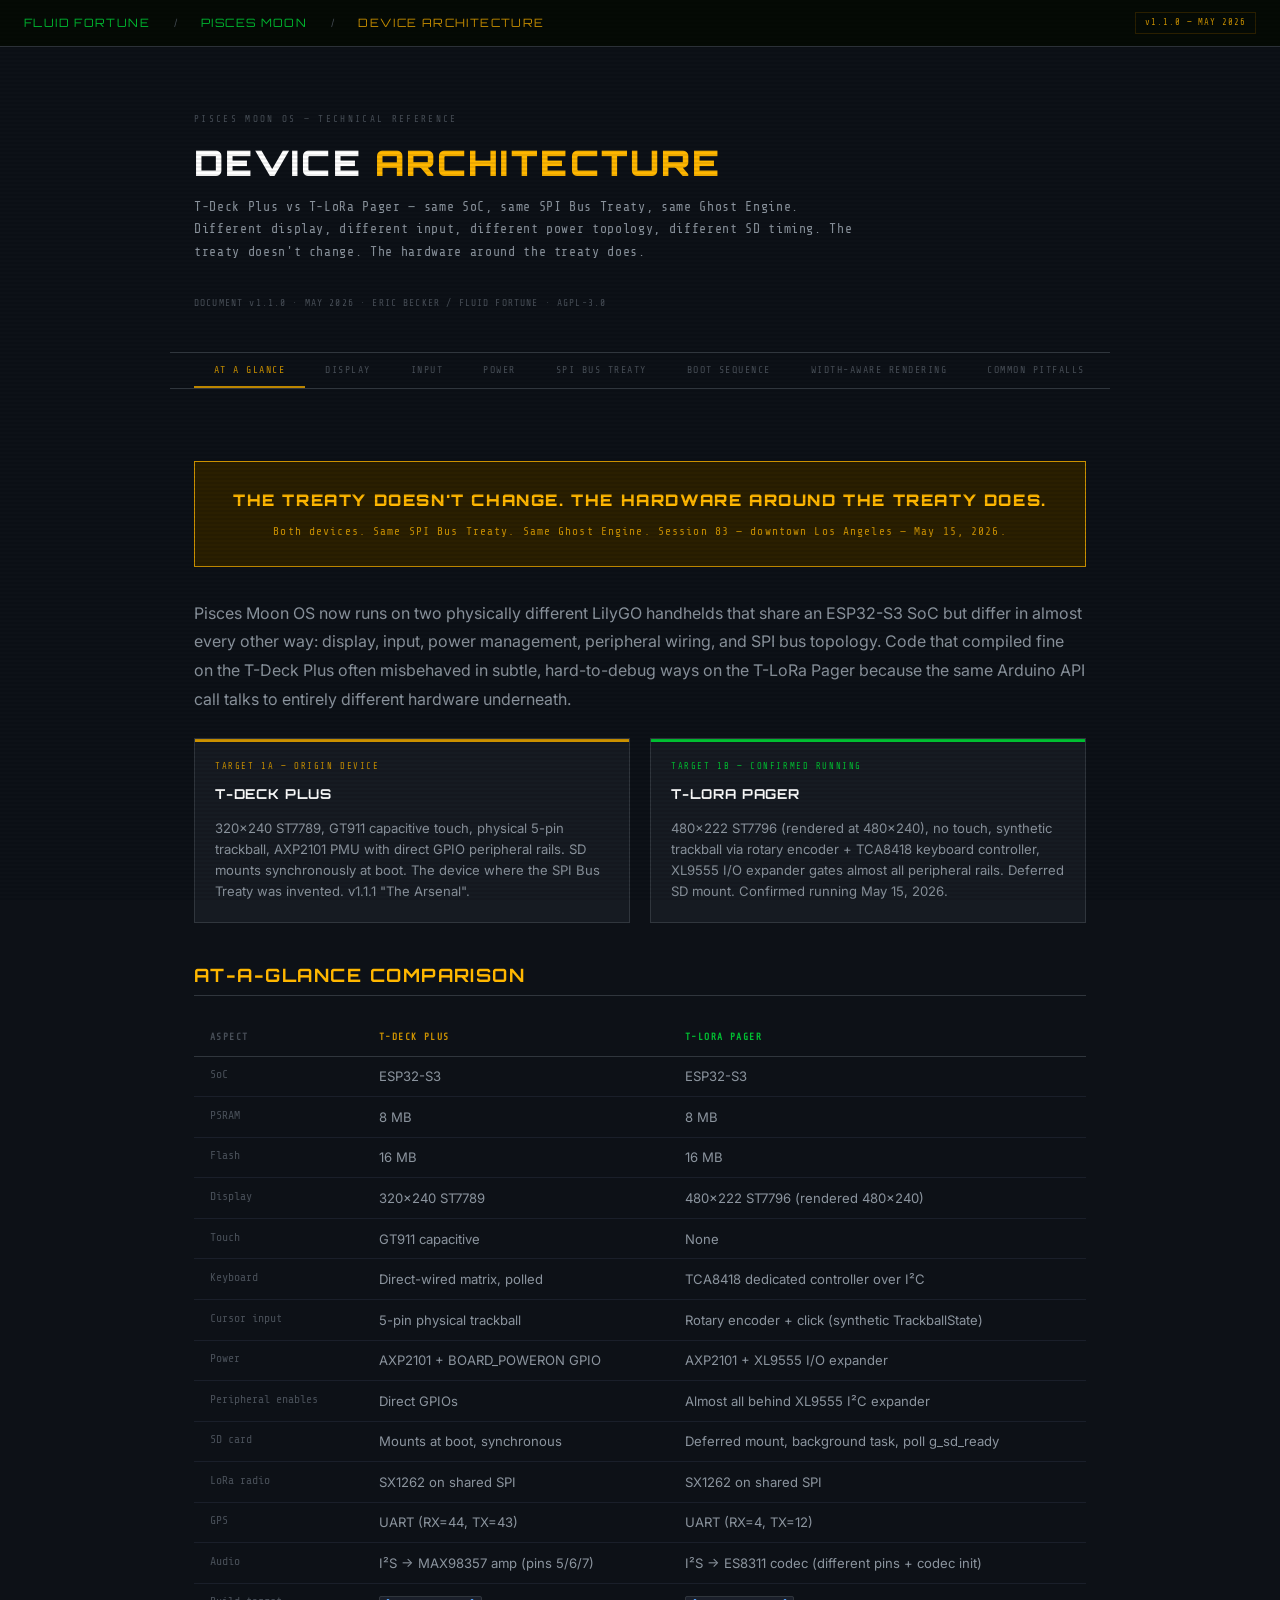
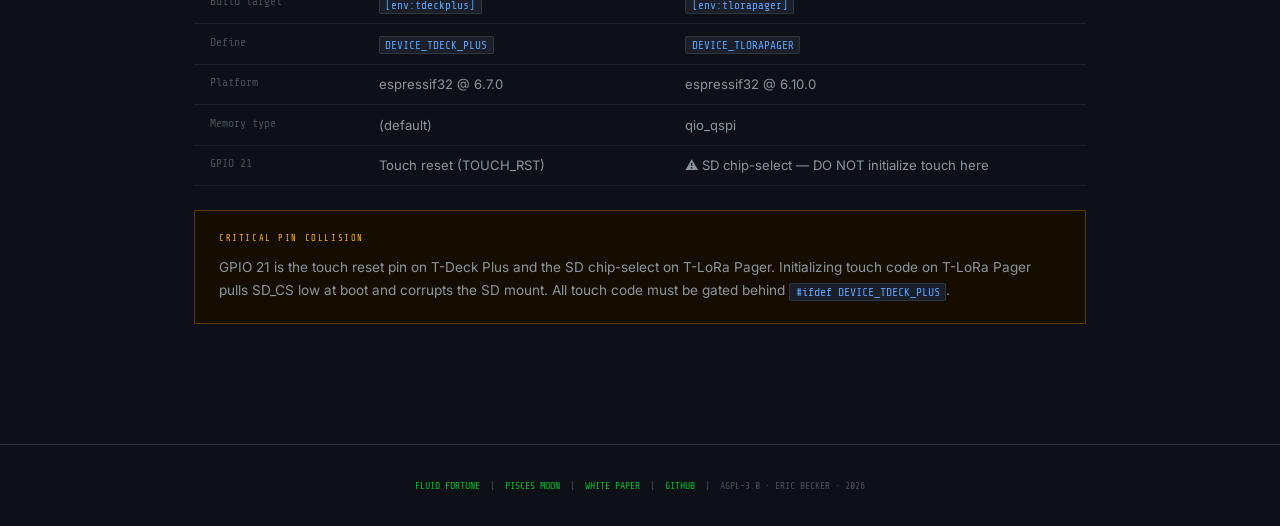
==== device-architecture.html @ 794c1d2e "Update print statement from 'Hello' to 'Goodbye'" ====
<!DOCTYPE html>
<html lang="en">
<head>
<meta charset="UTF-8">
<meta name="viewport" content="width=device-width, initial-scale=1.0">
<title>Device Architecture | Pisces Moon OS — T-Deck Plus vs T-LoRa Pager</title>
<meta name="description" content="Architectural comparison of the two LilyGO devices running Pisces Moon OS: T-Deck Plus and T-LoRa Pager. Same SPI Bus Treaty, same Ghost Engine, different everything else. The treaty doesn't change. The hardware around the treaty does.">
<link rel="canonical" href="https://fluidfortune.com/device-architecture.html">
<link rel="preconnect" href="https://fonts.googleapis.com">
<link href="https://fonts.googleapis.com/css2?family=Share+Tech+Mono&family=Orbitron:wght@700;900&family=Inter:wght@400;500;600&display=swap" rel="stylesheet">
<style>
:root{
  --black:#050a05;--deep:#0d1117;--surface:#161b22;--border:#30363d;
  --green:#00ff41;--green-dim:#00c032;--green-mute:#1a3a1a;
  --amber:#ffb700;--amber-dim:#cc9200;--amber-mute:#2a1f00;
  --blue:#58a6ff;--blue-mute:#0d1f3a;
  --red:#ff4a4a;--red-mute:#2a0d0d;
  --text:#e6edf3;--text-dim:#8b949e;--text-muted:#484f58;
  --font-mono:'Share Tech Mono',monospace;
  --font-ui:'Inter',sans-serif;
  --font-disp:'Orbitron',monospace;
  --max-w:940px;
  --accent:var(--amber-dim);
}
*,*::before,*::after{box-sizing:border-box;margin:0;padding:0}
html{scroll-behavior:smooth}
body{background:var(--deep);color:var(--text);font-family:var(--font-ui);line-height:1.75}
body::before{content:'';position:fixed;inset:0;background:repeating-linear-gradient(to bottom,transparent,transparent 2px,rgba(0,0,0,.08) 2px,rgba(0,0,0,.08) 4px);pointer-events:none;z-index:9999}

nav{background:var(--black);border-bottom:1px solid var(--border);padding:.75rem 1.5rem;display:flex;align-items:center;gap:1.5rem;position:sticky;top:0;z-index:100}
nav a{font-family:var(--font-disp);font-size:.72rem;color:var(--green-dim);text-decoration:none;letter-spacing:.12em}
nav a:hover{color:#fff}
nav .sep{color:var(--text-muted);font-size:.6rem}
nav .spacer{flex:1}
nav .badge{font-family:var(--font-mono);font-size:.55rem;color:var(--amber-dim);border:1px solid var(--amber-mute);padding:.15rem .6rem;letter-spacing:.1em}

.hero{max-width:var(--max-w);margin:0 auto;padding:4rem 1.5rem 2.5rem;border-bottom:1px solid var(--border)}
.hero-eye{font-family:var(--font-mono);font-size:.58rem;letter-spacing:.25em;color:var(--text-muted);margin-bottom:1rem}
.hero h1{font-family:var(--font-disp);font-size:clamp(1.4rem,4vw,2.2rem);font-weight:900;letter-spacing:.06em;color:#fff;line-height:1.15;margin-bottom:.75rem}
.hero h1 span{color:var(--amber)}
.hero-sub{font-family:var(--font-mono);font-size:.82rem;color:var(--text-dim);letter-spacing:.05em;line-height:1.7;max-width:680px;margin-bottom:2rem}
.hero-meta{font-family:var(--font-mono);font-size:.6rem;color:var(--text-muted);letter-spacing:.12em}

/* ── TAB SYSTEM ─────────────────── */
.tab-nav{display:flex;gap:0;border-bottom:1px solid var(--border);margin:0;overflow-x:auto;scrollbar-width:none;max-width:var(--max-w);margin:0 auto;padding:0 1.5rem}
.tab-nav::-webkit-scrollbar{display:none}
.tab-btn{font-family:var(--font-mono);font-size:.62rem;letter-spacing:.15em;color:var(--text-muted);padding:.7rem 1.25rem;background:none;border:none;border-bottom:2px solid transparent;cursor:pointer;white-space:nowrap;transition:.15s;text-transform:uppercase}
.tab-btn:hover{color:var(--text);border-bottom-color:var(--border)}
.tab-btn.active{color:var(--amber-dim);border-bottom-color:var(--amber-dim)}
.tab-panel{display:none}
.tab-panel.active{display:block}
.tab-wrap{max-width:var(--max-w);margin:0 auto;padding:2.5rem 1.5rem 6rem}

/* ── CONTENT STYLES ─────────────── */
h2{font-family:var(--font-disp);font-size:clamp(.95rem,2.5vw,1.15rem);color:var(--amber);font-weight:700;letter-spacing:.08em;margin:2.5rem 0 1rem;line-height:1.3;border-bottom:1px solid var(--border);padding-bottom:.5rem}
h2:first-child{margin-top:0}
h3{font-family:var(--font-ui);font-size:.95rem;color:var(--text);font-weight:600;margin:1.75rem 0 .6rem;letter-spacing:.01em}
p{color:var(--text-dim);margin-bottom:1rem;line-height:1.8}
p:last-child{margin-bottom:0}
strong{color:var(--text);font-weight:600}
code{font-family:var(--font-mono);font-size:.85em;background:#1a1f2a;color:var(--blue);padding:.1rem .35rem;border:1px solid var(--border);border-radius:2px}
pre{background:#0d1117;border:1px solid var(--border);border-left:3px solid var(--amber-dim);padding:1.25rem 1.5rem;overflow-x:auto;margin:1.25rem 0}
pre code{background:none;border:none;padding:0;color:var(--text-dim);font-size:.8rem;line-height:1.65}

/* Comparison table */
.cmp-table{width:100%;border-collapse:collapse;margin:1.5rem 0;font-size:.82rem}
.cmp-table th{font-family:var(--font-mono);font-size:.6rem;letter-spacing:.15em;color:var(--text-muted);text-transform:uppercase;padding:.6rem 1rem;text-align:left;border-bottom:1px solid var(--border)}
.cmp-table th:nth-child(2){color:var(--amber-dim)}
.cmp-table th:nth-child(3){color:var(--green-dim)}
.cmp-table td{padding:.6rem 1rem;border-bottom:1px solid #1a1f2a;vertical-align:top;line-height:1.55;color:var(--text-dim)}
.cmp-table td:first-child{font-family:var(--font-mono);font-size:.72rem;color:var(--text-muted);white-space:nowrap}
.cmp-table tr:hover td{background:#0d1117}

/* Device cards */
.device-pair{display:grid;grid-template-columns:1fr 1fr;gap:1.25rem;margin:1.5rem 0}
.device-card{border:1px solid var(--border);background:var(--surface);padding:1.25rem;position:relative}
.device-card::before{content:'';position:absolute;top:0;left:0;width:100%;height:3px}
.device-card.tdeck::before{background:var(--amber-dim)}
.device-card.tpager::before{background:var(--green-dim)}
.device-card-label{font-family:var(--font-mono);font-size:.55rem;letter-spacing:.18em;margin-bottom:.5rem}
.device-card.tdeck .device-card-label{color:var(--amber-dim)}
.device-card.tpager .device-card-label{color:var(--green-dim)}
.device-card-title{font-family:var(--font-disp);font-size:.85rem;font-weight:700;color:#fff;letter-spacing:.06em;margin-bottom:.75rem}
.device-card p{font-size:.82rem;line-height:1.6}

/* Callout */
.callout{border:1px solid var(--border);background:var(--surface);padding:1.25rem 1.5rem;margin:1.5rem 0;position:relative}
.callout-label{font-family:var(--font-mono);font-size:.55rem;letter-spacing:.18em;color:var(--amber-dim);margin-bottom:.6rem;text-transform:uppercase}
.callout.warning{border-color:#5a3a00;background:#150e00}
.callout.warning .callout-label{color:var(--amber)}
.callout.critical{border-color:#5a0000;background:#150000}
.callout.critical .callout-label{color:var(--red)}
.callout p{font-size:.85rem;line-height:1.7;margin-bottom:.75rem}
.callout p:last-child{margin-bottom:0}

/* Treaty banner */
.treaty-banner{border:1px solid var(--amber-dim);background:var(--amber-mute);padding:1.5rem 2rem;margin:2rem 0;text-align:center}
.treaty-banner-title{font-family:var(--font-disp);font-size:1rem;color:var(--amber);font-weight:900;letter-spacing:.1em;margin-bottom:.5rem}
.treaty-banner-sub{font-family:var(--font-mono);font-size:.7rem;color:var(--amber-dim);letter-spacing:.1em}

/* Pitfall list */
.pitfall-list{display:flex;flex-direction:column;gap:.75rem;margin:1.5rem 0}
.pitfall{border:1px solid var(--border);background:var(--surface);padding:1rem 1.25rem;display:grid;grid-template-columns:2rem 1fr;gap:.75rem;align-items:start}
.pitfall-num{font-family:var(--font-disp);font-size:.72rem;color:var(--red);font-weight:700}
.pitfall-title{font-size:.88rem;color:var(--text);font-weight:600;margin-bottom:.25rem}
.pitfall-desc{font-size:.8rem;color:var(--text-dim);line-height:1.55;margin:0}
.pitfall-fix{font-family:var(--font-mono);font-size:.72rem;color:var(--green-dim);margin-top:.35rem}

/* Boot sequence */
.boot-steps{display:grid;grid-template-columns:1fr 1fr;gap:1.25rem;margin:1.5rem 0}
.boot-col-label{font-family:var(--font-mono);font-size:.6rem;letter-spacing:.2em;color:var(--text-muted);margin-bottom:.75rem;text-transform:uppercase}
.boot-col-label.tdeck{color:var(--amber-dim)}
.boot-col-label.tpager{color:var(--green-dim)}
ol{padding-left:1.25rem;color:var(--text-dim);font-size:.84rem;line-height:1.9}
li{margin-bottom:.2rem}
li strong{color:var(--green-dim)}

footer{border-top:1px solid var(--border);padding:2rem 1.5rem;text-align:center;font-family:var(--font-mono);font-size:.62rem;color:var(--text-muted)}
footer a{color:var(--green-dim);text-decoration:none}

@media(max-width:700px){
  .device-pair,.boot-steps{grid-template-columns:1fr}
  .cmp-table{font-size:.75rem}
  .cmp-table td,.cmp-table th{padding:.5rem .6rem}
}
</style>
</head>
<body>

<nav>
  <a href="https://fluidfortune.com">FLUID FORTUNE</a>
  <span class="sep">/</span>
  <a href="pisces-moon.html">PISCES MOON</a>
  <span class="sep">/</span>
  <a href="device-architecture.html" style="color:var(--amber-dim)">DEVICE ARCHITECTURE</a>
  <div class="spacer"></div>
  <span class="badge">v1.1.0 — MAY 2026</span>
</nav>

<div class="hero">
  <div class="hero-eye">PISCES MOON OS — TECHNICAL REFERENCE</div>
  <h1>DEVICE <span>ARCHITECTURE</span></h1>
  <p class="hero-sub">T-Deck Plus vs T-LoRa Pager — same SoC, same SPI Bus Treaty, same Ghost Engine. Different display, different input, different power topology, different SD timing. The treaty doesn't change. The hardware around the treaty does.</p>
  <div class="hero-meta">DOCUMENT v1.1.0 · MAY 2026 · ERIC BECKER / FLUID FORTUNE · AGPL-3.0</div>
</div>

<div class="tab-nav">
  <button class="tab-btn" data-tab="overview" aria-selected="true">AT A GLANCE</button>
  <button class="tab-btn" data-tab="display">DISPLAY</button>
  <button class="tab-btn" data-tab="input">INPUT</button>
  <button class="tab-btn" data-tab="power">POWER</button>
  <button class="tab-btn" data-tab="treaty">SPI BUS TREATY</button>
  <button class="tab-btn" data-tab="boot">BOOT SEQUENCE</button>
  <button class="tab-btn" data-tab="rendering">WIDTH-AWARE RENDERING</button>
  <button class="tab-btn" data-tab="pitfalls">COMMON PITFALLS</button>
</div>

<!-- ══ OVERVIEW ══════════════════════════════════════════ -->
<div id="tab-overview" class="tab-panel">
<div class="tab-wrap">

  <div class="treaty-banner">
    <div class="treaty-banner-title">THE TREATY DOESN'T CHANGE. THE HARDWARE AROUND THE TREATY DOES.</div>
    <div class="treaty-banner-sub">Both devices. Same SPI Bus Treaty. Same Ghost Engine. Session 83 — downtown Los Angeles — May 15, 2026.</div>
  </div>

  <p>Pisces Moon OS now runs on two physically different LilyGO handhelds that share an ESP32-S3 SoC but differ in almost every other way: display, input, power management, peripheral wiring, and SPI bus topology. Code that compiled fine on the T-Deck Plus often misbehaved in subtle, hard-to-debug ways on the T-LoRa Pager because the same Arduino API call talks to entirely different hardware underneath.</p>

  <div class="device-pair">
    <div class="device-card tdeck">
      <div class="device-card-label">TARGET 1A — ORIGIN DEVICE</div>
      <div class="device-card-title">T-DECK PLUS</div>
      <p>320×240 ST7789, GT911 capacitive touch, physical 5-pin trackball, AXP2101 PMU with direct GPIO peripheral rails. SD mounts synchronously at boot. The device where the SPI Bus Treaty was invented. v1.1.1 "The Arsenal".</p>
    </div>
    <div class="device-card tpager">
      <div class="device-card-label">TARGET 1B — CONFIRMED RUNNING</div>
      <div class="device-card-title">T-LORA PAGER</div>
      <p>480×222 ST7796 (rendered at 480×240), no touch, synthetic trackball via rotary encoder + TCA8418 keyboard controller, XL9555 I/O expander gates almost all peripheral rails. Deferred SD mount. Confirmed running May 15, 2026.</p>
    </div>
  </div>

  <h2>AT-A-GLANCE COMPARISON</h2>

  <table class="cmp-table">
    <thead>
      <tr><th>Aspect</th><th>T-Deck Plus</th><th>T-LoRa Pager</th></tr>
    </thead>
    <tbody>
      <tr><td>SoC</td><td>ESP32-S3</td><td>ESP32-S3</td></tr>
      <tr><td>PSRAM</td><td>8 MB</td><td>8 MB</td></tr>
      <tr><td>Flash</td><td>16 MB</td><td>16 MB</td></tr>
      <tr><td>Display</td><td>320×240 ST7789</td><td>480×222 ST7796 (rendered 480×240)</td></tr>
      <tr><td>Touch</td><td>GT911 capacitive</td><td>None</td></tr>
      <tr><td>Keyboard</td><td>Direct-wired matrix, polled</td><td>TCA8418 dedicated controller over I²C</td></tr>
      <tr><td>Cursor input</td><td>5-pin physical trackball</td><td>Rotary encoder + click (synthetic TrackballState)</td></tr>
      <tr><td>Power</td><td>AXP2101 + BOARD_POWERON GPIO</td><td>AXP2101 + XL9555 I/O expander</td></tr>
      <tr><td>Peripheral enables</td><td>Direct GPIOs</td><td>Almost all behind XL9555 I²C expander</td></tr>
      <tr><td>SD card</td><td>Mounts at boot, synchronous</td><td>Deferred mount, background task, poll g_sd_ready</td></tr>
      <tr><td>LoRa radio</td><td>SX1262 on shared SPI</td><td>SX1262 on shared SPI</td></tr>
      <tr><td>GPS</td><td>UART (RX=44, TX=43)</td><td>UART (RX=4, TX=12)</td></tr>
      <tr><td>Audio</td><td>I²S → MAX98357 amp (pins 5/6/7)</td><td>I²S → ES8311 codec (different pins + codec init)</td></tr>
      <tr><td>Build target</td><td><code>[env:tdeckplus]</code></td><td><code>[env:tlorapager]</code></td></tr>
      <tr><td>Define</td><td><code>DEVICE_TDECK_PLUS</code></td><td><code>DEVICE_TLORAPAGER</code></td></tr>
      <tr><td>Platform</td><td>espressif32 @ 6.7.0</td><td>espressif32 @ 6.10.0</td></tr>
      <tr><td>Memory type</td><td>(default)</td><td>qio_qspi</td></tr>
      <tr><td>GPIO 21</td><td>Touch reset (TOUCH_RST)</td><td>⚠ SD chip-select — DO NOT initialize touch here</td></tr>
    </tbody>
  </table>

  <div class="callout warning">
    <div class="callout-label">CRITICAL PIN COLLISION</div>
    <p>GPIO 21 is the touch reset pin on T-Deck Plus and the SD chip-select on T-LoRa Pager. Initializing touch code on T-LoRa Pager pulls SD_CS low at boot and corrupts the SD mount. All touch code must be gated behind <code>#ifdef DEVICE_TDECK_PLUS</code>.</p>
  </div>

</div>
</div>

<!-- ══ DISPLAY ═════════════════════════════════════════ -->
<div id="tab-display" class="tab-panel">
<div class="tab-wrap">

  <h2>DISPLAY</h2>

  <div class="device-pair">
    <div class="device-card tdeck">
      <div class="device-card-label">T-DECK PLUS</div>
      <div class="device-card-title">ST7789 — 320×240</div>
      <p>ST7789 panel, 320×240 native, RGB565. Driven by Arduino_GFX_Library directly over SPI. Backlight on GPIO 42. Reset is a direct GPIO — can be pulsed synchronously. <code>gfx</code> typed as <code>Arduino_GFX *</code>.</p>
    </div>
    <div class="device-card tpager">
      <div class="device-card-label">T-LORA PAGER</div>
      <div class="device-card-title">ST7796 — 480×240</div>
      <p>ST7796 panel, wider than datasheet 480×222 — renders correctly at 480×240 with no clipping. Driven by custom <code>PMDispTLoRaPager</code> class wrapping the same API surface. Backlight GPIO 42 (same pin, different rail). Display reset routed through XL9555 P06 — must be pulsed via I²C, not direct GPIO. <code>gfx</code> typed as <code>PMDispTLoRaPager *</code>.</p>
    </div>
  </div>

  <h3>Conditional gfx declaration</h3>
  <p>Every <code>extern gfx;</code> declaration must be conditional:</p>
  <pre><code>#ifdef DEVICE_TLORAPAGER
extern PMDispTLoRaPager *gfx;
static constexpr int DISP_W = 480;
#else
extern Arduino_GFX *gfx;
static constexpr int DISP_W = 320;
#endif
static constexpr int DISP_H = 240;</code></pre>

  <p>Both pointers expose the same drawing API surface (<code>fillRect</code>, <code>drawFastHLine</code>, <code>setCursor</code>, <code>print</code>, etc.) but are not interchangeable at compile time. This is why every app file begins with this block.</p>

  <h3>Layout implications</h3>
  <p>T-Deck Plus apps assume 320×240. T-LoRa Pager needs 480×240 to fill the screen. Any hardcoded <code>320</code> width renders correctly on T-Deck but draws a narrowing column on T-LoRa Pager. Any hardcoded <code>setCursor(160, y)</code> puts text at center on T-Deck (160 = 320/2) but at the ⅓ mark on T-LoRa Pager (160 ≠ 240).</p>
  <p>v1.1.0 resolves this with <code>DISP_W</code> constants throughout. Games use <code>X_OFF = (480 - 320) / 2 = 80</code> for horizontal centering on T-LoRa Pager while keeping their 320×240 canvas.</p>

</div>
</div>

<!-- ══ INPUT ═══════════════════════════════════════════ -->
<div id="tab-input" class="tab-panel">
<div class="tab-wrap">

  <h2>INPUT</h2>
  <p>The input architecture is the single biggest divergence between the two devices and the source of the most subtle bugs.</p>

  <div class="device-pair">
    <div class="device-card tdeck">
      <div class="device-card-label">T-DECK PLUS</div>
      <div class="device-card-title">PHYSICAL TRACKBALL + MATRIX KEYBOARD + TOUCH</div>
      <p>5-pin mechanical trackball wired to direct ESP32 GPIOs with internal pullups. <code>update_trackball()</code> does edge-detection with lockout. <code>update_trackball_game()</code> uses shorter lockout for gameplay. 4×10 keyboard matrix scanned directly by the ESP32. GT911 capacitive touch on I²C (SDA=18, SCL=8), reset on GPIO 21.</p>
    </div>
    <div class="device-card tpager">
      <div class="device-card-label">T-LORA PAGER</div>
      <div class="device-card-title">SYNTHETIC TRACKBALL — NO PHYSICAL BALL</div>
      <p>No trackball at all. <code>TrackballState</code> is synthesized from: rotary encoder (ENC_A=40, ENC_B=41) → <code>y = ±1</code> per detent; encoder click button (ENC_BTN=7) → <code>state.clicked = true</code>; keyboard nav keys (WASD + Q/O). Apps call <code>update_trackball()</code> and receive the same struct shape regardless. TCA8418 keyboard controller on I²C — the ESP32 consumes events from its FIFO rather than scanning the matrix itself. No touch at all.</p>
    </div>
  </div>

  <h3>Universal input convention</h3>
  <p>Code against the <code>TrackballState</code> interface, never against specific GPIO pins for direction. The launcher and apps should remain unaware of whether the trackball is physical or synthetic. Code that assumes physical roll velocity (rapid up/up/up = faster) will not work on T-LoRa Pager — the encoder emits discrete detents.</p>

  <div class="callout warning">
    <div class="callout-label">PENDING AUDIT</div>
    <p>On T-LoRa Pager, sleep should NOT be triggered by a long trackwheel click — that's leftover T-Deck behavior. Power button = sleep. Single encoder click = exit app. Audit of all apps for long-press assumptions is pending v1.1.1.</p>
  </div>

</div>
</div>

<!-- ══ POWER ═══════════════════════════════════════════ -->
<div id="tab-power" class="tab-panel">
<div class="tab-wrap">

  <h2>POWER MANAGEMENT</h2>

  <div class="device-pair">
    <div class="device-card tdeck">
      <div class="device-card-label">T-DECK PLUS</div>
      <div class="device-card-title">AXP2101 + DIRECT GPIO RAILS</div>
      <p>AXP2101 PMU handles battery charging and voltage regulation. <code>BOARD_POWERON = GPIO 10</code> gates the main peripheral rail. Backlight LOW + panel sleep = display off. BOARD_POWERON LOW = peripherals off. Simple path.</p>
    </div>
    <div class="device-card tpager">
      <div class="device-card-label">T-LORA PAGER</div>
      <div class="device-card-title">AXP2101 + XL9555 I/O EXPANDER</div>
      <p>AXP2101 is still there, but most peripheral power gating happens through an XL9555 I/O expander on the I²C bus. The XL9555 must be initialized before any of its gated peripherals can be used. <code>xl9555_init()</code> runs during boot; <code>xl9555_set_bit(pin, true/false)</code> toggles individual rails.</p>
    </div>
  </div>

  <h3>XL9555 pin map</h3>
  <table class="cmp-table">
    <thead><tr><th>XL9555 Pin</th><th>Function</th><th>Active State</th></tr></thead>
    <tbody>
      <tr><td>P03</td><td>LORA_EN — power to SX1262</td><td>High</td></tr>
      <tr><td>P04</td><td>GPS_EN — power to GPS module</td><td>High</td></tr>
      <tr><td>P05</td><td>NFC_EN — power to NFC chip</td><td>High</td></tr>
      <tr><td>P06</td><td>DISP_RST — display reset (active low)</td><td>High (released)</td></tr>
      <tr><td>P07</td><td>GPS_RST — GPS reset</td><td>High</td></tr>
      <tr><td>P08</td><td>NFC_RST — NFC reset</td><td>High</td></tr>
      <tr><td>P10</td><td>DRV_EN — haptic motor driver</td><td>High when active</td></tr>
      <tr><td>P11</td><td>AMP_EN — audio amplifier enable</td><td>High when playing</td></tr>
      <tr><td>P12</td><td>SD_DET — SD card detect (INPUT)</td><td>Reads card presence</td></tr>
      <tr><td>P13</td><td>EXPANDS_GPIO_EN — general-purpose enable</td><td>HIGH always</td></tr>
      <tr><td>P14</td><td>SD_EN — SD card power rail</td><td>High</td></tr>
    </tbody>
  </table>

  <div class="callout warning">
    <div class="callout-label">SCHEMATIC LABEL WARNING</div>
    <p>XL9555 P13 is labeled <code>EXPANDS_GPIO_EN</code> in the schematic but earlier code mis-named it <code>NRF_CE</code>. P11 is the amp enable, not "AMP_RAIL". Cross-reference against working LilyGoLib code, not just the PDF schematic. Keep P13 HIGH — several rails depend on it.</p>
  </div>

  <h3>Sleep path on T-LoRa Pager</h3>
  <ol>
    <li>Stop wardrive task (stops SD writes)</li>
    <li>Take SPI mutex, unmount SD cleanly</li>
    <li>Backlight off</li>
    <li><strong>Walk all XL9555 enable bits to LOW</strong> (LORA_EN, GPS_EN, NFC_EN, DRV_EN, AMP_EN, SD_EN, plus reset lines)</li>
    <li><code>SPI.end()</code> and <code>Wire.end()</code></li>
    <li>Configure ext1 wakeup on rotary-click and BOOT button</li>
    <li><code>esp_deep_sleep_start()</code></li>
  </ol>
  <p>Forgetting step 4 costs ~10mA in sleep. Not catastrophic, but measurable on a field device.</p>

</div>
</div>

<!-- ══ SPI BUS TREATY ══════════════════════════════════ -->
<div id="tab-treaty" class="tab-panel">
<div class="tab-wrap">

  <div class="treaty-banner">
    <div class="treaty-banner-title">THE SPI BUS TREATY</div>
    <div class="treaty-banner-sub">Same convention. Both devices. Every SPI transaction wrapped in take/give of spi_mutex.</div>
  </div>

  <p>Multiple peripherals share a single SPI bus on both devices: the display (write-only, latency-tolerant), the SD card (must complete writes before bus re-clock), and the SX1262 LoRa radio (timing-sensitive — missing a chip-select edge during reception loses packets). These devices have different chip-select pins, so electrically they don't collide. But they share the MOSI/MISO/SCK lines and the SPI peripheral block inside the ESP32. If two FreeRTOS tasks use the SPI bus simultaneously, one task's bytes get interleaved into the other's transaction.</p>

  <h3>The convention</h3>
  <pre><code>if (spi_mutex && xSemaphoreTake(spi_mutex, pdMS_TO_TICKS(100)) == pdTRUE) {
    // SPI transaction here — SD write, LoRa transmit, etc.
    xSemaphoreGive(spi_mutex);
}</code></pre>

  <p>A task that skips the mutex is "in violation of the treaty." The Mesh Messenger was historically a violator — it caused LoRa transmissions to fail when wardrive was running concurrently. Fixed in v1.0.x.</p>

  <h3>How the Treaty differs in practice</h3>

  <div class="device-pair">
    <div class="device-card tdeck">
      <div class="device-card-label">T-DECK PLUS</div>
      <div class="device-card-title">SYNCHRONOUS SD, DIRECT CS</div>
      <p>SD chip-select on a direct GPIO. SD mounts at boot. The Treaty prevents collisions between display, SD writes, and LoRa — all of which can happen concurrently once apps are running. Straightforward.</p>
    </div>
    <div class="device-card tpager">
      <div class="device-card-label">T-LORA PAGER</div>
      <div class="device-card-title">DEFERRED SD, XL9555 LORA ENABLE</div>
      <p>SD chip-select is GPIO 21 — the T-Deck touch reset. Can't reuse touch driver here. SD mount deferred: <code>late_sd_init_task()</code> tears down SPI, waits 20ms, rebuilds it cold, retries mount up to 10 times. Apps poll <code>g_sd_ready</code> before touching SD. LoRa reset via XL9555 P03 (LORA_EN) — bringing LoRa into the Treaty involves an I²C transaction first.</p>
    </div>
  </div>

  <h3>Why the deferred SD mount was the hardest bug</h3>
  <p>SD CMD0 returned <code>0xFF</code> eight times in a row on every cold boot. Three causes:</p>
  <ol>
    <li>Arduino-ESP32 core 2.0.16 SPI/SD driver bug — bumping to espressif32 @ 6.10.0 (core 2.0.17) helped but didn't fix it</li>
    <li>Wrong SPI pin map by default — <code>pins_arduino.h</code> from LilyGoLib must be in the include path so SPI uses SCK=35, MISO=33, MOSI=34, SS=21 instead of devkit defaults</li>
    <li>SD needed a fresh SPI bus — other SPI peripherals (display, LoRa init) left the bus in a state SD didn't accept. Fix: defer SD mount entirely past the early boot phase, tear down SPI, rebuild cold, then mount</li>
  </ol>
  <p>T-Deck Plus doesn't need this because its boot sequence happens to leave SPI in an SD-mountable state. Same code path. Completely different timing requirements.</p>

  <h3>sd_in_use flag</h3>
  <p>In addition to the SPI mutex, a higher-level flag <code>volatile bool sd_in_use</code> (declared in <code>gemini_client.cpp</code> for historical reasons) coordinates the wifi_filemgr HTTP streaming with the wardrive writer. Wardrive checks this flag before each periodic write — if true, it skips that write cycle entirely. Same on both devices.</p>

</div>
</div>

<!-- ══ BOOT SEQUENCE ═══════════════════════════════════ -->
<div id="tab-boot" class="tab-panel">
<div class="tab-wrap">

  <h2>BOOT SEQUENCE</h2>

  <div class="boot-steps">
    <div>
      <div class="boot-col-label tdeck">T-DECK PLUS — ~3 seconds to launcher</div>
      <ol>
        <li>ESP32 powers up</li>
        <li>Arduino setup() runs</li>
        <li><code>pinMode(BOARD_POWERON, OUTPUT); HIGH</code> — peripheral rail on</li>
        <li>Initialize PMU (AXP2101) over I²C</li>
        <li>Initialize display over SPI</li>
        <li>Initialize SD card over SPI — <strong>synchronous, blocks until complete</strong></li>
        <li>Mount or create vault directory</li>
        <li>Auto-connect WiFi</li>
        <li>Spawn wardrive task on Core 0</li>
        <li>Launcher takes over on Core 1</li>
      </ol>
    </div>
    <div>
      <div class="boot-col-label tpager">T-LORA PAGER — ~2s to launcher, ~6s to SD ready</div>
      <ol>
        <li>ESP32 powers up</li>
        <li>Arduino setup() runs</li>
        <li>Initialize I²C</li>
        <li>Initialize PMU (AXP2101)</li>
        <li><strong>Initialize XL9555 I/O expander</strong> — unique to T-LoRa Pager</li>
        <li>Walk XL9555 bits HIGH: LORA_EN, GPS_EN, DISP_RST release, KB_EN, SD_EN, EXPANDS_GPIO_EN</li>
        <li>Initialize display via PMDispTLoRaPager</li>
        <li><strong>Skip SD mount</strong> — defer to background task</li>
        <li>Initialize keyboard (TCA8418)</li>
        <li>Initialize rotary encoder pin modes</li>
        <li>Auto-connect WiFi</li>
        <li>Spawn wardrive task on Core 0</li>
        <li><strong>Spawn late_sd_init_task on Core 1</strong></li>
        <li>Launcher takes over on Core 1 immediately</li>
      </ol>
    </div>
  </div>

  <div class="callout">
    <div class="callout-label">SD READINESS PATTERN FOR T-LORA PAGER APPS</div>
    <pre><code>#ifdef DEVICE_TLORAPAGER
extern volatile bool g_sd_ready;
int attempts = 0;
while (!g_sd_ready && attempts < 30) {
    vTaskDelay(pdMS_TO_TICKS(500));
    attempts++;
}
if (!g_sd_ready) {
    // SD never came up — handle gracefully
}
#endif</code></pre>
    <p>New apps that touch SD must include this check. T-Deck apps can assume SD is mounted. T-LoRa Pager apps cannot.</p>
  </div>

</div>
</div>

<!-- ══ WIDTH-AWARE RENDERING ═══════════════════════════ -->
<div id="tab-rendering" class="tab-panel">
<div class="tab-wrap">

  <h2>WIDTH-AWARE RENDERING (v1.1.0)</h2>

  <p>Every app that draws to the display uses this pattern at the top of the file:</p>

  <pre><code>#ifdef DEVICE_TLORAPAGER
extern PMDispTLoRaPager *gfx;
static constexpr int DISP_W = 480;
#else
extern Arduino_GFX *gfx;
static constexpr int DISP_W = 320;
#endif
static constexpr int DISP_H = 240;</code></pre>

  <p>All hardcoded <code>320</code> references in rendering code become <code>DISP_W</code>. Headers span full width, content scales appropriately.</p>

  <h3>Rules</h3>
  <p><strong>Apps</strong> render at full <code>DISP_W × DISP_H</code>. <strong>Games</strong> keep their 320×240 canvas, centered horizontally on T-LoRa Pager via <code>X_OFF = (480 - 320) / 2 = 80</code>. For games, every absolute x-coordinate adds <code>X_OFF</code>. Headers still span the full screen width.</p>

  <h3>Centering pattern</h3>
  <pre><code>// Wrong — T-Deck centric
gfx->setCursor(160, y);   // center on 320px screen only

// Correct — cross-device
gfx->setCursor(DISP_W / 2 - textWidth / 2, y);

// Or define at function start:
const int CX = DISP_W / 2;</code></pre>

  <h3>Right-anchoring pattern</h3>
  <pre><code>// Wrong
gfx->setCursor(280, y);

// Correct
gfx->setCursor(DISP_W - margin, y);</code></pre>

</div>
</div>

<!-- ══ COMMON PITFALLS ═════════════════════════════════ -->
<div id="tab-pitfalls" class="tab-panel">
<div class="tab-wrap">

  <h2>COMMON PITFALLS</h2>
  <p>These are the failure modes encountered during T-LoRa Pager bring-up, documented so you can avoid them on the next port.</p>

  <div class="pitfall-list">
    <div class="pitfall">
      <div class="pitfall-num">01</div>
      <div>
        <div class="pitfall-title">Hardcoded 320 widths</div>
        <p class="pitfall-desc">Renders correctly on T-Deck, draws a narrowing column on T-LoRa Pager's 480px screen.</p>
        <div class="pitfall-fix">Fix: use DISP_W throughout</div>
      </div>
    </div>
    <div class="pitfall">
      <div class="pitfall-num">02</div>
      <div>
        <div class="pitfall-title">Hardcoded setCursor(160, y) for centering</div>
        <p class="pitfall-desc">160 = center of 320px screen. On T-LoRa Pager's 480px screen, 160 is the ⅓ mark.</p>
        <div class="pitfall-fix">Fix: setCursor(DISP_W / 2 - textWidth / 2, y)</div>
      </div>
    </div>
    <div class="pitfall">
      <div class="pitfall-num">03</div>
      <div>
        <div class="pitfall-title">Right-anchored elements via setCursor(280, y)</div>
        <p class="pitfall-desc">T-Deck-centric absolute position leaves a gap on the wider screen.</p>
        <div class="pitfall-fix">Fix: setCursor(DISP_W - margin, y)</div>
      </div>
    </div>
    <div class="pitfall">
      <div class="pitfall-num">04</div>
      <div>
        <div class="pitfall-title">Assuming SD is mounted at startup</div>
        <p class="pitfall-desc">True on T-Deck. False on T-LoRa Pager. Silent file-write failures during the first ~6 seconds after launch.</p>
        <div class="pitfall-fix">Fix: poll g_sd_ready with timeout before any SD operations on T-LoRa Pager</div>
      </div>
    </div>
    <div class="pitfall">
      <div class="pitfall-num">05</div>
      <div>
        <div class="pitfall-title">Forgetting spi_mutex on a new SPI peripheral</div>
        <p class="pitfall-desc">Mysterious data corruption that only manifests under concurrent load. Violates the Treaty.</p>
        <div class="pitfall-fix">Fix: every SPI transaction goes through xSemaphoreTake/Give(spi_mutex, ...)</div>
      </div>
    </div>
    <div class="pitfall">
      <div class="pitfall-num">06</div>
      <div>
        <div class="pitfall-title">Touching GPIO 21 on T-LoRa Pager</div>
        <p class="pitfall-desc">That pin is SD_CS on T-LoRa Pager. The T-Deck touch driver uses it as touch reset. Initializing touch code here pulls SD_CS low and corrupts the SD mount.</p>
        <div class="pitfall-fix">Fix: gate all touch code behind #ifdef DEVICE_TDECK_PLUS</div>
      </div>
    </div>
    <div class="pitfall">
      <div class="pitfall-num">07</div>
      <div>
        <div class="pitfall-title">Assuming a physical trackball</div>
        <p class="pitfall-desc">T-LoRa Pager has none. Code that checks specific trackball GPIOs or assumes analog roll velocity will fail.</p>
        <div class="pitfall-fix">Fix: code against the TrackballState interface only, never against specific direction GPIOs</div>
      </div>
    </div>
    <div class="pitfall">
      <div class="pitfall-num">08</div>
      <div>
        <div class="pitfall-title">Hardcoded I²S pins for audio</div>
        <p class="pitfall-desc">T-Deck: direct I²S to MAX98357 on pins 5/6/7. T-LoRa Pager: ES8311 codec on different pins requiring its own init sequence.</p>
        <div class="pitfall-fix">Fix: gate audio playback behind #ifdef DEVICE_TDECK_PLUS until T-LoRa Pager audio backend lands</div>
      </div>
    </div>
    <div class="pitfall">
      <div class="pitfall-num">09</div>
      <div>
        <div class="pitfall-title">Forgetting XL9555 peripheral power-gate on sleep</div>
        <p class="pitfall-desc">Leaving LORA_EN, GPS_EN, AMP_EN etc. HIGH in deep sleep costs ~10mA. Measurable drain on a field device.</p>
        <div class="pitfall-fix">Fix: in pm_power_sleep(), walk all XL9555 enables to LOW before esp_deep_sleep_start()</div>
      </div>
    </div>
    <div class="pitfall">
      <div class="pitfall-num">10</div>
      <div>
        <div class="pitfall-title">Believing the schematic pin labels</div>
        <p class="pitfall-desc">XL9555 P13 is labeled EXPANDS_GPIO_EN but was mis-coded as NRF_CE in earlier code. Cross-reference against working LilyGoLib code.</p>
        <div class="pitfall-fix">Fix: keep P13 HIGH — several rails depend on it regardless of what the label says</div>
      </div>
    </div>
  </div>

  <div class="treaty-banner" style="margin-top:3rem">
    <div class="treaty-banner-title">THE TREATY DOESN'T CHANGE. THE HARDWARE AROUND THE TREATY DOES.</div>
    <div class="treaty-banner-sub">Use DISP_W. Wrap SPI in the mutex. Wait for g_sd_ready. Gate platform-specific code behind #ifdef DEVICE_TLORAPAGER.</div>
  </div>

</div>
</div>

<footer>
  <a href="https://fluidfortune.com">FLUID FORTUNE</a> &nbsp;|&nbsp;
  <a href="pisces-moon.html">PISCES MOON</a> &nbsp;|&nbsp;
  <a href="sovereignty.html">WHITE PAPER</a> &nbsp;|&nbsp;
  <a href="https://github.com/FluidFortune/pisces-moon-os">GITHUB</a> &nbsp;|&nbsp;
  AGPL-3.0 · ERIC BECKER · 2026
</footer>

<script>
(function() {
  function activateTab(id) {
    document.querySelectorAll('.tab-btn').forEach(function(b) {
      b.classList.toggle('active', b.dataset.tab === id);
      b.setAttribute('aria-selected', b.dataset.tab === id);
    });
    document.querySelectorAll('.tab-panel').forEach(function(p) {
      p.classList.toggle('active', p.id === 'tab-' + id);
    });
  }
  var tabs = document.querySelectorAll('.tab-btn');
  tabs.forEach(function(btn) {
    btn.addEventListener('click', function() {
      var id = btn.dataset.tab;
      history.replaceState(null, '', '#' + id);
      activateTab(id);
    });
  });
  var hash = location.hash.replace('#','');
  var valid = Array.from(tabs).map(function(b){return b.dataset.tab;});
  activateTab(valid.includes(hash) ? hash : valid[0]);
})();
</script>

</body>
</html>
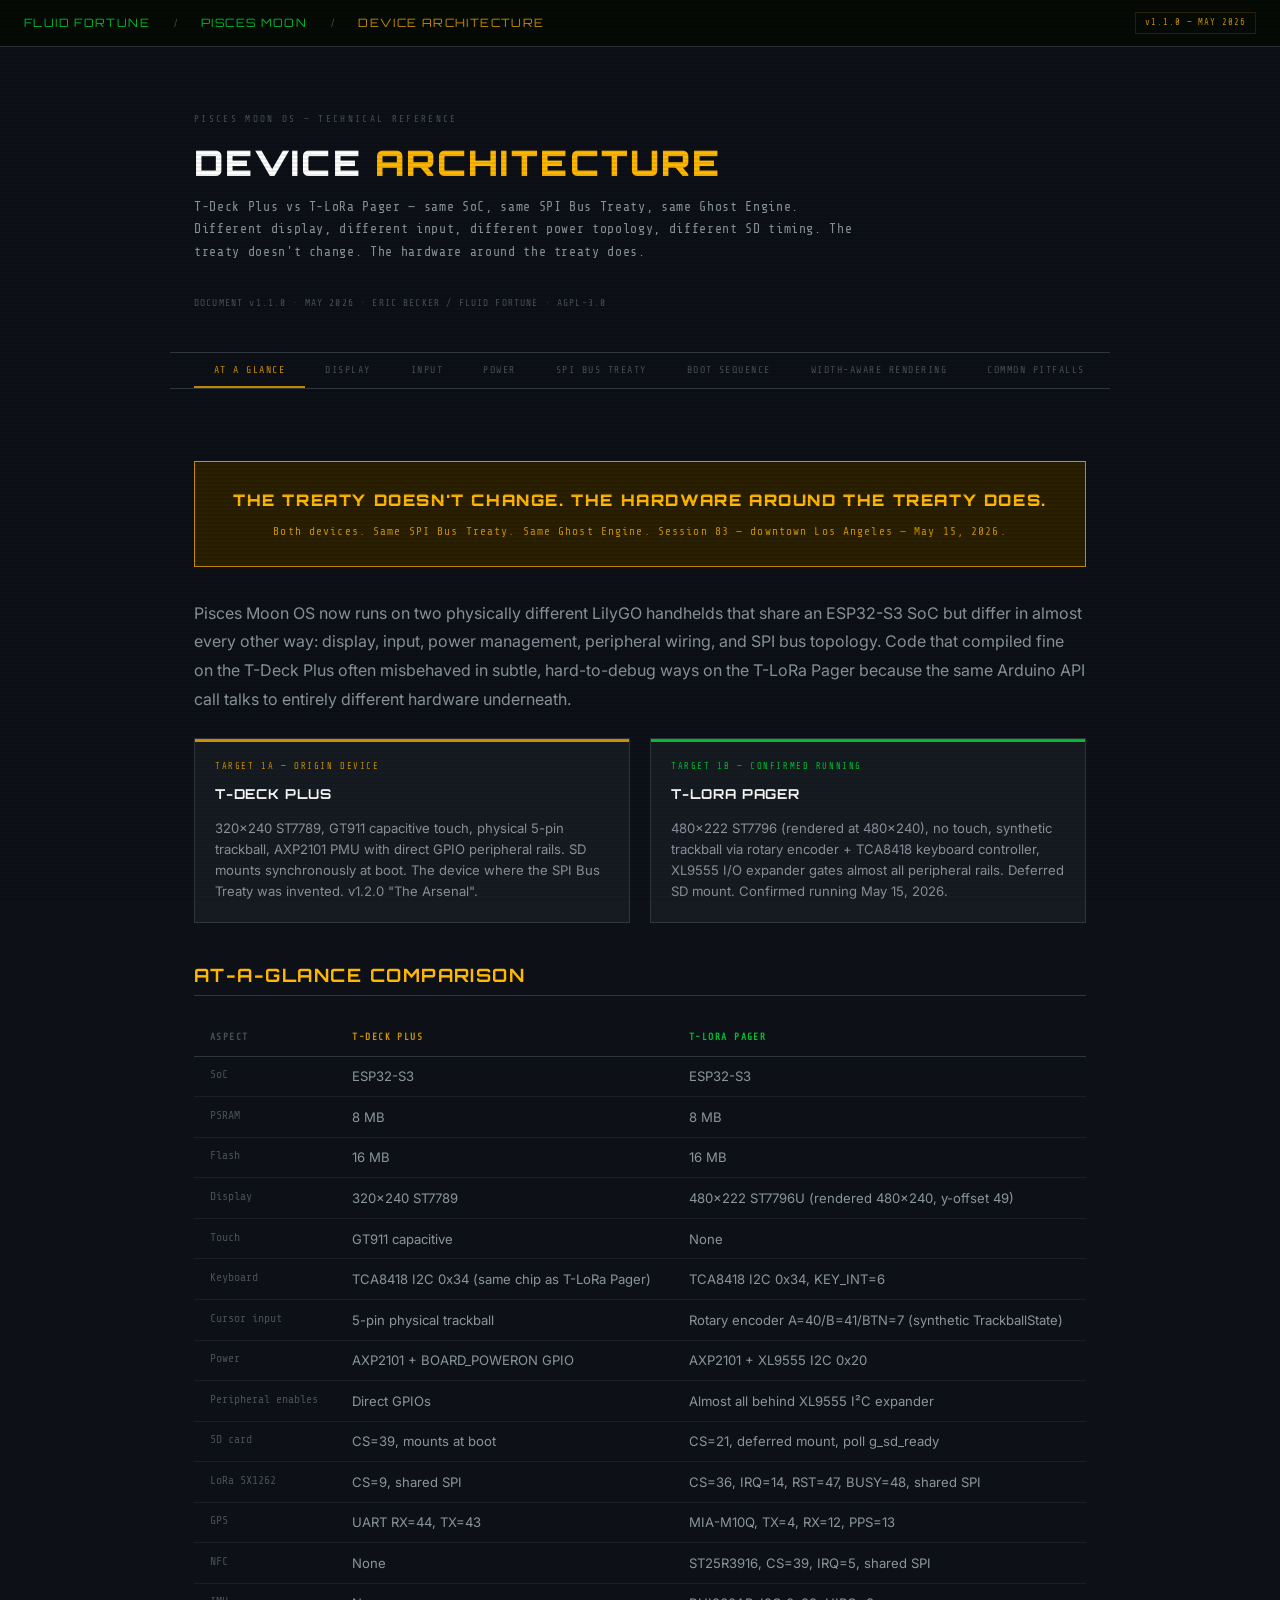
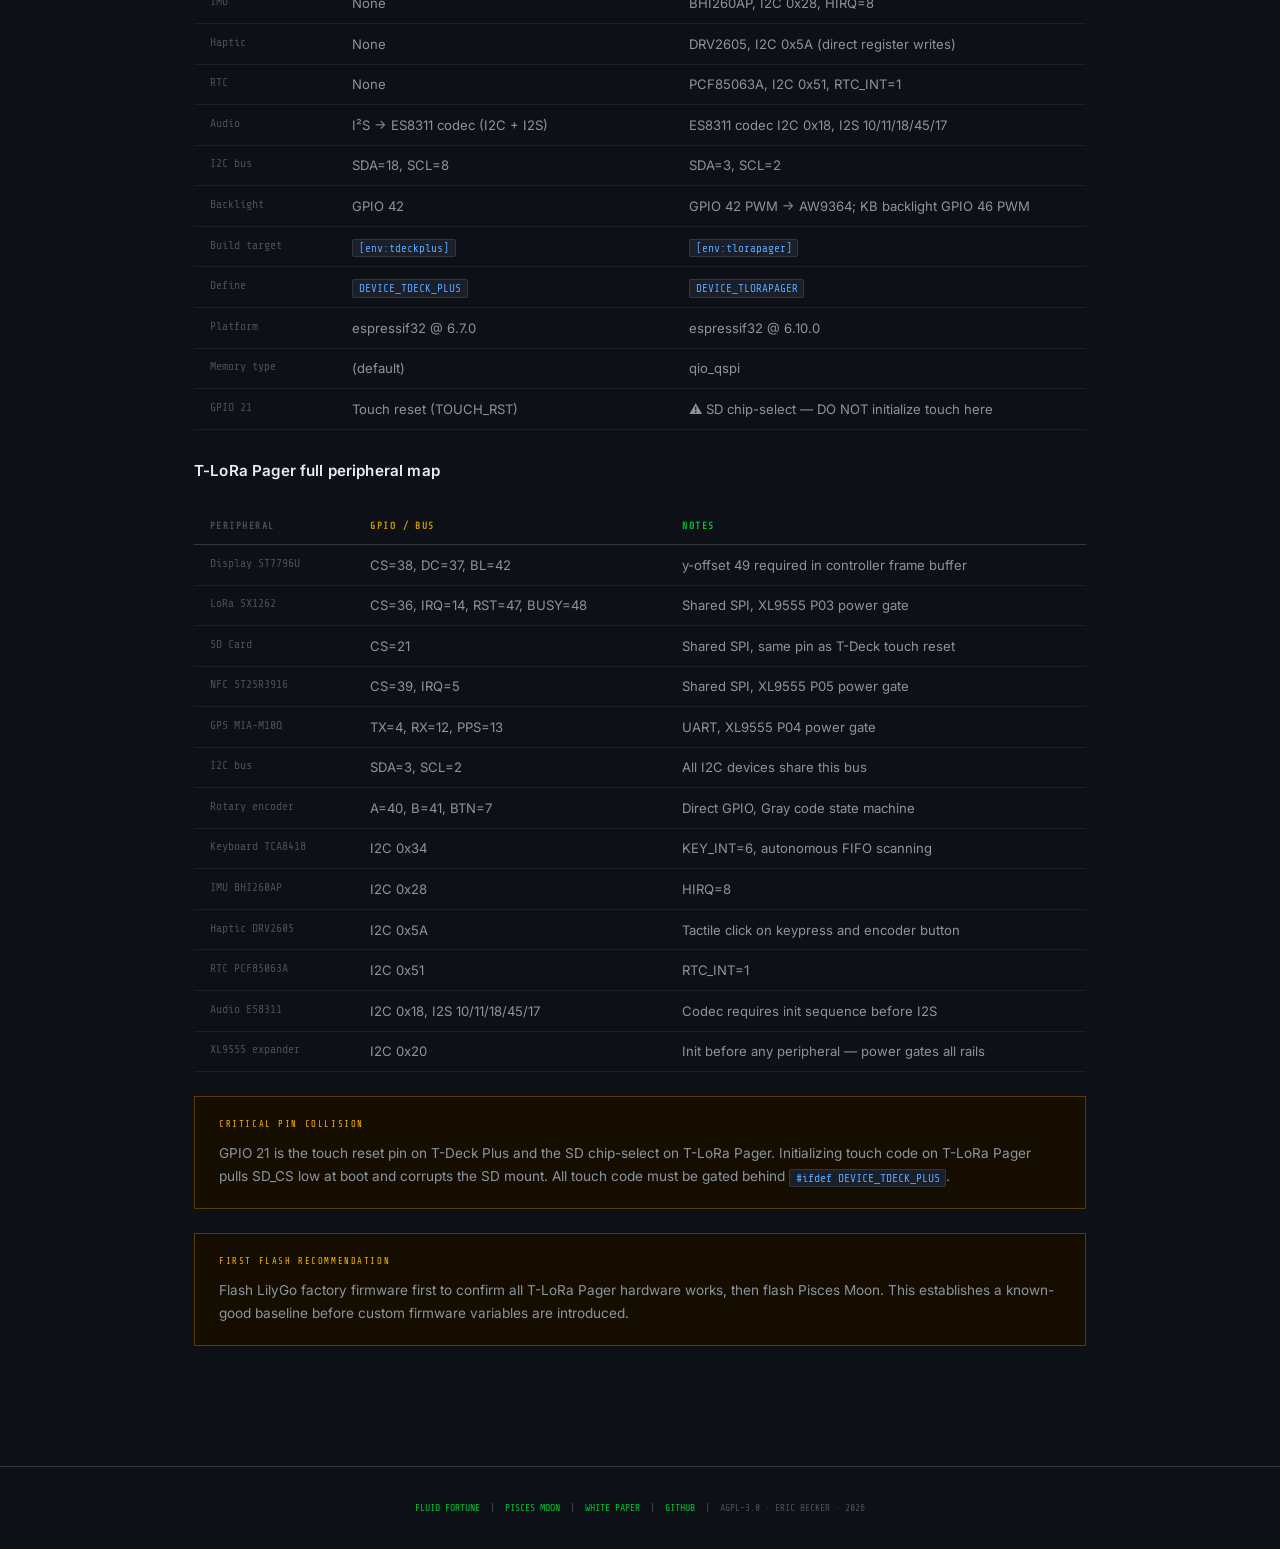
==== commit 577c4dac: "Add Cardputer ADV section and update details" ====
--- a/device-architecture.html
+++ b/device-architecture.html
@@ -153,6 +153,7 @@
   <button class="tab-btn" data-tab="boot">BOOT SEQUENCE</button>
   <button class="tab-btn" data-tab="rendering">WIDTH-AWARE RENDERING</button>
   <button class="tab-btn" data-tab="pitfalls">COMMON PITFALLS</button>
+  <button class="tab-btn" data-tab="cardputer">CARDPUTER ADV</button>
 </div>
 
 <!-- ══ OVERVIEW ══════════════════════════════════════════ -->
@@ -170,7 +171,7 @@
     <div class="device-card tdeck">
       <div class="device-card-label">TARGET 1A — ORIGIN DEVICE</div>
       <div class="device-card-title">T-DECK PLUS</div>
-      <p>320×240 ST7789, GT911 capacitive touch, physical 5-pin trackball, AXP2101 PMU with direct GPIO peripheral rails. SD mounts synchronously at boot. The device where the SPI Bus Treaty was invented. v1.1.1 "The Arsenal".</p>
+      <p>320×240 ST7789, GT911 capacitive touch, physical 5-pin trackball, AXP2101 PMU with direct GPIO peripheral rails. SD mounts synchronously at boot. The device where the SPI Bus Treaty was invented. v1.2.0 "The Arsenal".</p>
     </div>
     <div class="device-card tpager">
       <div class="device-card-label">TARGET 1B — CONFIRMED RUNNING</div>
@@ -189,16 +190,22 @@
       <tr><td>SoC</td><td>ESP32-S3</td><td>ESP32-S3</td></tr>
       <tr><td>PSRAM</td><td>8 MB</td><td>8 MB</td></tr>
       <tr><td>Flash</td><td>16 MB</td><td>16 MB</td></tr>
-      <tr><td>Display</td><td>320×240 ST7789</td><td>480×222 ST7796 (rendered 480×240)</td></tr>
+      <tr><td>Display</td><td>320×240 ST7789</td><td>480×222 ST7796U (rendered 480×240, y-offset 49)</td></tr>
       <tr><td>Touch</td><td>GT911 capacitive</td><td>None</td></tr>
-      <tr><td>Keyboard</td><td>Direct-wired matrix, polled</td><td>TCA8418 dedicated controller over I²C</td></tr>
-      <tr><td>Cursor input</td><td>5-pin physical trackball</td><td>Rotary encoder + click (synthetic TrackballState)</td></tr>
-      <tr><td>Power</td><td>AXP2101 + BOARD_POWERON GPIO</td><td>AXP2101 + XL9555 I/O expander</td></tr>
+      <tr><td>Keyboard</td><td>TCA8418 I2C 0x34 (same chip as T-LoRa Pager)</td><td>TCA8418 I2C 0x34, KEY_INT=6</td></tr>
+      <tr><td>Cursor input</td><td>5-pin physical trackball</td><td>Rotary encoder A=40/B=41/BTN=7 (synthetic TrackballState)</td></tr>
+      <tr><td>Power</td><td>AXP2101 + BOARD_POWERON GPIO</td><td>AXP2101 + XL9555 I2C 0x20</td></tr>
       <tr><td>Peripheral enables</td><td>Direct GPIOs</td><td>Almost all behind XL9555 I²C expander</td></tr>
-      <tr><td>SD card</td><td>Mounts at boot, synchronous</td><td>Deferred mount, background task, poll g_sd_ready</td></tr>
-      <tr><td>LoRa radio</td><td>SX1262 on shared SPI</td><td>SX1262 on shared SPI</td></tr>
-      <tr><td>GPS</td><td>UART (RX=44, TX=43)</td><td>UART (RX=4, TX=12)</td></tr>
-      <tr><td>Audio</td><td>I²S → MAX98357 amp (pins 5/6/7)</td><td>I²S → ES8311 codec (different pins + codec init)</td></tr>
+      <tr><td>SD card</td><td>CS=39, mounts at boot</td><td>CS=21, deferred mount, poll g_sd_ready</td></tr>
+      <tr><td>LoRa SX1262</td><td>CS=9, shared SPI</td><td>CS=36, IRQ=14, RST=47, BUSY=48, shared SPI</td></tr>
+      <tr><td>GPS</td><td>UART RX=44, TX=43</td><td>MIA-M10Q, TX=4, RX=12, PPS=13</td></tr>
+      <tr><td>NFC</td><td>None</td><td>ST25R3916, CS=39, IRQ=5, shared SPI</td></tr>
+      <tr><td>IMU</td><td>None</td><td>BHI260AP, I2C 0x28, HIRQ=8</td></tr>
+      <tr><td>Haptic</td><td>None</td><td>DRV2605, I2C 0x5A (direct register writes)</td></tr>
+      <tr><td>RTC</td><td>None</td><td>PCF85063A, I2C 0x51, RTC_INT=1</td></tr>
+      <tr><td>Audio</td><td>I²S → ES8311 codec (I2C + I2S)</td><td>ES8311 codec I2C 0x18, I2S 10/11/18/45/17</td></tr>
+      <tr><td>I2C bus</td><td>SDA=18, SCL=8</td><td>SDA=3, SCL=2</td></tr>
+      <tr><td>Backlight</td><td>GPIO 42</td><td>GPIO 42 PWM → AW9364; KB backlight GPIO 46 PWM</td></tr>
       <tr><td>Build target</td><td><code>[env:tdeckplus]</code></td><td><code>[env:tlorapager]</code></td></tr>
       <tr><td>Define</td><td><code>DEVICE_TDECK_PLUS</code></td><td><code>DEVICE_TLORAPAGER</code></td></tr>
       <tr><td>Platform</td><td>espressif32 @ 6.7.0</td><td>espressif32 @ 6.10.0</td></tr>
@@ -207,9 +214,34 @@
     </tbody>
   </table>
 
+  <h3>T-LoRa Pager full peripheral map</h3>
+  <table class="cmp-table">
+    <thead><tr><th>Peripheral</th><th>GPIO / Bus</th><th>Notes</th></tr></thead>
+    <tbody>
+      <tr><td>Display ST7796U</td><td>CS=38, DC=37, BL=42</td><td>y-offset 49 required in controller frame buffer</td></tr>
+      <tr><td>LoRa SX1262</td><td>CS=36, IRQ=14, RST=47, BUSY=48</td><td>Shared SPI, XL9555 P03 power gate</td></tr>
+      <tr><td>SD Card</td><td>CS=21</td><td>Shared SPI, same pin as T-Deck touch reset</td></tr>
+      <tr><td>NFC ST25R3916</td><td>CS=39, IRQ=5</td><td>Shared SPI, XL9555 P05 power gate</td></tr>
+      <tr><td>GPS MIA-M10Q</td><td>TX=4, RX=12, PPS=13</td><td>UART, XL9555 P04 power gate</td></tr>
+      <tr><td>I2C bus</td><td>SDA=3, SCL=2</td><td>All I2C devices share this bus</td></tr>
+      <tr><td>Rotary encoder</td><td>A=40, B=41, BTN=7</td><td>Direct GPIO, Gray code state machine</td></tr>
+      <tr><td>Keyboard TCA8418</td><td>I2C 0x34</td><td>KEY_INT=6, autonomous FIFO scanning</td></tr>
+      <tr><td>IMU BHI260AP</td><td>I2C 0x28</td><td>HIRQ=8</td></tr>
+      <tr><td>Haptic DRV2605</td><td>I2C 0x5A</td><td>Tactile click on keypress and encoder button</td></tr>
+      <tr><td>RTC PCF85063A</td><td>I2C 0x51</td><td>RTC_INT=1</td></tr>
+      <tr><td>Audio ES8311</td><td>I2C 0x18, I2S 10/11/18/45/17</td><td>Codec requires init sequence before I2S</td></tr>
+      <tr><td>XL9555 expander</td><td>I2C 0x20</td><td>Init before any peripheral — power gates all rails</td></tr>
+    </tbody>
+  </table>
+
   <div class="callout warning">
     <div class="callout-label">CRITICAL PIN COLLISION</div>
     <p>GPIO 21 is the touch reset pin on T-Deck Plus and the SD chip-select on T-LoRa Pager. Initializing touch code on T-LoRa Pager pulls SD_CS low at boot and corrupts the SD mount. All touch code must be gated behind <code>#ifdef DEVICE_TDECK_PLUS</code>.</p>
+  </div>
+
+  <div class="callout warning">
+    <div class="callout-label">FIRST FLASH RECOMMENDATION</div>
+    <p>Flash LilyGo factory firmware first to confirm all T-LoRa Pager hardware works, then flash Pisces Moon. This establishes a known-good baseline before custom firmware variables are introduced.</p>
   </div>
 
 </div>
@@ -264,8 +296,8 @@
   <div class="device-pair">
     <div class="device-card tdeck">
       <div class="device-card-label">T-DECK PLUS</div>
-      <div class="device-card-title">PHYSICAL TRACKBALL + MATRIX KEYBOARD + TOUCH</div>
-      <p>5-pin mechanical trackball wired to direct ESP32 GPIOs with internal pullups. <code>update_trackball()</code> does edge-detection with lockout. <code>update_trackball_game()</code> uses shorter lockout for gameplay. 4×10 keyboard matrix scanned directly by the ESP32. GT911 capacitive touch on I²C (SDA=18, SCL=8), reset on GPIO 21.</p>
+      <div class="device-card-title">PHYSICAL TRACKBALL + TCA8418 KEYBOARD + TOUCH</div>
+      <p>5-pin mechanical trackball wired to direct ESP32 GPIOs with internal pullups. <code>update_trackball()</code> does edge-detection with lockout. <code>update_trackball_game()</code> uses shorter lockout for gameplay. TCA8418 keyboard controller on I²C — same chip as T-LoRa Pager, same FIFO-polling pattern. GT911 capacitive touch on I²C (SDA=18, SCL=8), reset on GPIO 21.</p>
     </div>
     <div class="device-card tpager">
       <div class="device-card-label">T-LORA PAGER</div>
@@ -279,7 +311,7 @@
 
   <div class="callout warning">
     <div class="callout-label">PENDING AUDIT</div>
-    <p>On T-LoRa Pager, sleep should NOT be triggered by a long trackwheel click — that's leftover T-Deck behavior. Power button = sleep. Single encoder click = exit app. Audit of all apps for long-press assumptions is pending v1.1.1.</p>
+    <p>On T-LoRa Pager, sleep should NOT be triggered by a long trackwheel click — that's leftover T-Deck behavior. Power button = sleep. Single encoder click = exit app. Audit of all apps for long-press assumptions is pending v1.2.0.</p>
   </div>
 
 </div>
@@ -600,6 +632,169 @@
   <a href="https://github.com/FluidFortune/pisces-moon-os">GITHUB</a> &nbsp;|&nbsp;
   AGPL-3.0 · ERIC BECKER · 2026
 </footer>
+
+
+<!-- ══ CARDPUTER ADV ═══════════════════════════════════ -->
+<div id="tab-cardputer" class="tab-panel">
+<div class="tab-wrap">
+
+  <h2>M5STACK CARDPUTER ADV</h2>
+
+  <div class="device-pair" style="grid-template-columns:1fr">
+    <div class="device-card tdeck" style="border-top-color:var(--purple,#bc8cff)">
+      <div class="device-card-label" style="color:var(--purple,#bc8cff)">TARGET 5 — COMPACT FIELD DEVICE</div>
+      <div class="device-card-title">CARDPUTER ADV</div>
+      <p>Credit-card form factor. ESP32-S3 Stamp-S3A core (same silicon class as T-Deck and T-LoRa Pager). 56-key full QWERTY via TCA8418. 240×135 ST7789V2 display on its own SPI bus (HSPI) — separate from the SD + LoRa bus (FSPI). Cap LoRa868 module adds SX1262 LoRa and AT6668 GNSS over the 2×7-pin expansion header. 47 apps. Device functional. Cap module pending for full radio validation.</p>
+    </div>
+  </div>
+
+  <h2>AT A GLANCE</h2>
+  <table class="cmp-table">
+    <thead><tr><th>Spec</th><th>Cardputer ADV</th><th>vs T-Deck Plus</th></tr></thead>
+    <tbody>
+      <tr><td>SoC</td><td>ESP32-S3 Stamp-S3A (S3FN8)</td><td>Same silicon class</td></tr>
+      <tr><td>PSRAM</td><td>8 MB octal</td><td>Same</td></tr>
+      <tr><td>Flash</td><td>8 MB (half of T-Deck/Pager)</td><td>T-Deck has 16 MB</td></tr>
+      <tr><td>Display</td><td>240×135 ST7789V2, IPS, landscape</td><td>T-Deck 320×240 — Cardputer is ~40% the pixels</td></tr>
+      <tr><td>Display SPI</td><td>HSPI (dedicated, no Treaty contention)</td><td>T-Deck display shares SPI with SD + LoRa</td></tr>
+      <tr><td>SD + LoRa SPI</td><td>FSPI (separate from display)</td><td>T-Deck all three on one bus</td></tr>
+      <tr><td>Keyboard</td><td>TCA8418 I2C — M5Cardputer library handles scanning</td><td>T-Deck: TCA8418 direct Wire reads</td></tr>
+      <tr><td>Fn modifier</td><td>Dedicated Fn key → arrow keys, ESC, DEL via key combo</td><td>T-Deck: trackball for navigation</td></tr>
+      <tr><td>Cursor input</td><td>Fn+arrows (PM_KEY_LEFT/RIGHT/UP/DOWN)</td><td>5-pin physical trackball</td></tr>
+      <tr><td>Touch</td><td>None</td><td>GT911 capacitive</td></tr>
+      <tr><td>LoRa</td><td>SX1262 via Cap LoRa868 module (external)</td><td>SX1262 built-in</td></tr>
+      <tr><td>GPS</td><td>AT6668 via Cap LoRa868 module (external)</td><td>L76K built-in</td></tr>
+      <tr><td>Audio</td><td>ES8311 codec + 1W speaker + 3.5mm jack</td><td>ES8311 codec</td></tr>
+      <tr><td>IMU</td><td>BMI270 6-axis</td><td>None</td></tr>
+      <tr><td>Battery</td><td>1750 mAh, independent power switch</td><td>No independent power switch</td></tr>
+      <tr><td>Build target</td><td><code>[env:cardputer_adv]</code></td><td><code>[env:tdeckplus]</code></td></tr>
+      <tr><td>Define</td><td><code>DEVICE_CARDPUTER_ADV</code></td><td><code>DEVICE_TDECK_PLUS</code></td></tr>
+      <tr><td>Platform</td><td>espressif32 @ 6.7.0</td><td>espressif32 @ 6.7.0</td></tr>
+      <tr><td>Partition table</td><td>partitions_cardputer.csv (8 MB)</td><td>partitions.csv (16 MB)</td></tr>
+      <tr><td>App count</td><td>47 apps</td><td>49 apps</td></tr>
+    </tbody>
+  </table>
+
+  <h2>THE KEY ARCHITECTURAL DIFFERENCE</h2>
+
+  <p>The Cardputer ADV has two separate SPI buses — HSPI for the display, FSPI for SD and LoRa. This is architecturally distinct from both the T-Deck Plus and T-LoRa Pager, where all three share one bus.</p>
+
+  <div class="device-pair">
+    <div class="device-card tdeck">
+      <div class="device-card-label">T-DECK PLUS / T-LORA PAGER</div>
+      <div class="device-card-title">ONE SPI BUS</div>
+      <p>Display + SD + LoRa all share one SPI peripheral. The SPI Bus Treaty governs all three. Display writes contend with SD writes and LoRa transactions. The Treaty mutex is the arbitration.</p>
+    </div>
+    <div class="device-card tpager" style="border-top-color:var(--purple,#bc8cff)">
+      <div class="device-card-label">CARDPUTER ADV</div>
+      <div class="device-card-title">TWO SPI BUSES</div>
+      <p>Display on HSPI — no Treaty contention. Display can update at full speed during a wardrive scan. SD and LoRa share FSPI — the SPI Bus Treaty still governs this bus. Apps that touch SD or LoRa must still take the mutex regardless. The Treaty is universal across the platform.</p>
+    </div>
+  </div>
+
+  <h2>INPUT — FN MODIFIER LAYER</h2>
+
+  <p>The Cardputer ADV uses the M5Cardputer library for keyboard handling. The ESP32 does not scan the matrix directly — it polls the TCA8418 chip's key event FIFO via <code>M5Cardputer.update()</code>. Pisces Moon translates the library's <code>KeysState</code> into universal <code>PM_KEY_*</code> constants.</p>
+
+  <table class="cmp-table">
+    <thead><tr><th>Cardputer Key Combo</th><th>Pisces Moon Code</th><th>Action</th></tr></thead>
+    <tbody>
+      <tr><td><code>Fn + `</code></td><td><code>PM_KEY_ESC</code></td><td>Exit / back</td></tr>
+      <tr><td><code>Fn + ;</code></td><td><code>PM_KEY_UP</code></td><td>Previous category</td></tr>
+      <tr><td><code>Fn + ,</code></td><td><code>PM_KEY_LEFT</code></td><td>Navigate left</td></tr>
+      <tr><td><code>Fn + .</code></td><td><code>PM_KEY_DOWN</code></td><td>Next category</td></tr>
+      <tr><td><code>Fn + /</code></td><td><code>PM_KEY_RIGHT</code></td><td>Navigate right</td></tr>
+      <tr><td><code>Fn + Bksp</code></td><td><code>PM_KEY_DEL</code></td><td>Delete / back</td></tr>
+      <tr><td><code>Enter</code></td><td><code>PM_KEY_ENTER</code></td><td>Launch / select</td></tr>
+      <tr><td><code>Bksp</code></td><td><code>PM_KEY_BACKSPACE</code></td><td>Backspace</td></tr>
+      <tr><td><code>Q</code></td><td>Exit key</td><td>Exit app (same as T-LoRa Pager)</td></tr>
+    </tbody>
+  </table>
+
+  <div class="callout warning">
+    <div class="callout-label">LIBRARY VERSION REQUIREMENT</div>
+    <p>Use <code>m5stack/M5Cardputer @ ^1.1.1</code>. Version 1.1.0 has an uppercase-key bug where z/c/b/m occasionally return lowercase when shift is held. Always pin to 1.1.1 or later.</p>
+  </div>
+
+  <h2>DISPLAY — 240×135 LAYOUT STRATEGIES</h2>
+
+  <p>The Cardputer has 32,400 pixels — roughly 40% of the T-Deck Plus (76,800) and 30% of the T-LoRa Pager (106,560). Every app UI that works on T-Deck needs rethinking for Cardputer.</p>
+
+  <table class="cmp-table">
+    <thead><tr><th>Strategy</th><th>T-Deck approach</th><th>Cardputer approach</th></tr></thead>
+    <tbody>
+      <tr><td>Text size</td><td>Mix of sizes 1, 2, and 3</td><td>Size 1 almost everywhere</td></tr>
+      <tr><td>Header bar</td><td>24px</td><td>14px</td></tr>
+      <tr><td>Data tables</td><td>Full columns visible</td><td>Vertical scroll with per-item detail view</td></tr>
+      <tr><td>Games</td><td>Full game board</td><td>5px cells, tighter grid, Fn-arrow navigation</td></tr>
+      <tr><td>Boot POST</td><td>15 lines, all visible</td><td>Ring buffer — 9 lines visible, auto-scrolls upward</td></tr>
+      <tr><td>Splash icon</td><td>y=72 centered</td><td>y=22 (above title — Cardputer-specific geometry)</td></tr>
+    </tbody>
+  </table>
+
+  <p>All Cardputer-specific UI code is gated behind <code>#ifdef DEVICE_CARDPUTER_ADV</code>. T-Deck and T-LoRa Pager layouts are untouched.</p>
+
+  <h2>CAP LORA868 MODULE</h2>
+
+  <p>The Cardputer ADV base board has no LoRa radio and no GPS. The Cap LoRa868 module — an M5Stack expansion plugging into the 2×7-pin header — adds both.</p>
+
+  <table class="cmp-table">
+    <thead><tr><th>Component</th><th>Chip</th><th>GPIO / Bus</th></tr></thead>
+    <tbody>
+      <tr><td>LoRa radio</td><td>SX1262 (868 MHz / 915 MHz)</td><td>CS=5, RST=3, IRQ=4, BUSY=6, shared FSPI</td></tr>
+      <tr><td>GPS</td><td>AT6668 (GPS/Beidou/GLONASS/Galileo/QZSS)</td><td>TX=13, RX=15, UART</td></tr>
+      <tr><td>SPI bus (FSPI)</td><td>SD + LoRa shared</td><td>MOSI=14, MISO=39, SCK=40</td></tr>
+      <tr><td>SD card</td><td>—</td><td>CS=12, shared FSPI</td></tr>
+    </tbody>
+  </table>
+
+  <p>Without the Cap module: wardrive runs WiFi + BLE only, no GPS tagging. With it: full Ghost Engine stack. SD mount timing with Cap module is an open question — working hypothesis is synchronous mount like T-Deck (no XL9555 expander means no power-gating timing issue), but field validation with actual hardware pending.</p>
+
+  <h2>KNOWN ISSUES (v1.2.0)</h2>
+
+  <div class="pitfall-list">
+    <div class="pitfall">
+      <div class="pitfall-num">01</div>
+      <div>
+        <div class="pitfall-title">WiFi scans returning 0 networks</div>
+        <p class="pitfall-desc">Observed in field test. BLE finds devices in the same scan window, so RF hardware is functional. Root cause under investigation — pending Serial monitor capture (USB CDC fix shipped in v1.2.0 should allow diagnosis).</p>
+        <div class="pitfall-fix">Status: under investigation post USB-CDC fix</div>
+      </div>
+    </div>
+    <div class="pitfall">
+      <div class="pitfall-num">02</div>
+      <div>
+        <div class="pitfall-title">USB CDC invisible after boot (pre-v1.2.0)</div>
+        <p class="pitfall-desc">M5Cardputer.begin() called Serial.begin() internally, disrupting the already-enumerated USB-CDC peripheral on native-USB ESP32-S3. Host saw the device drop and never re-enumerated. Fixed: cfg.serial_baudrate = 0 before both M5Cardputer.begin() calls.</p>
+        <div class="pitfall-fix">Fixed in v1.2.0 — two-line change in keyboard.cpp</div>
+      </div>
+    </div>
+    <div class="pitfall">
+      <div class="pitfall-num">03</div>
+      <div>
+        <div class="pitfall-title">Games partially reflowed</div>
+        <p class="pitfall-desc">Snake is fully reflowed for 240×135 in v1.2.0. Pac-Man, Galaga, and SimCity show launcher entries but display "Cardputer port pending" placeholder. Game board geometry for 240×135 pending.</p>
+        <div class="pitfall-fix">Planned for v1.2.x patch release</div>
+      </div>
+    </div>
+    <div class="pitfall">
+      <div class="pitfall-num">04</div>
+      <div>
+        <div class="pitfall-title">DFU entry sequence differs from T-Deck/Pager</div>
+        <p class="pitfall-desc">Cardputer has a slide power switch on the side plus a G0 boot button. To enter DFU: slide to OFF, hold G0, apply USB power, release G0. Flashing with incorrect partition table (e.g. T-Deck's 16 MB table on Cardputer's 8 MB flash) will boot but with undersized or overlapping partitions.</p>
+        <div class="pitfall-fix">Always use pio run -e cardputer_adv — never tdeck_plus or tlorapager env</div>
+      </div>
+    </div>
+  </div>
+
+  <div class="treaty-banner">
+    <div class="treaty-banner-title">THE TREATY DOESN'T CHANGE. THE HARDWARE AROUND THE TREATY DOES.</div>
+    <div class="treaty-banner-sub">Two SPI buses means the display is free. SD + LoRa still share FSPI. The Treaty still governs that bus. The convention is the same.</div>
+  </div>
+
+</div>
+</div>
+
 
 <script>
 (function() {
